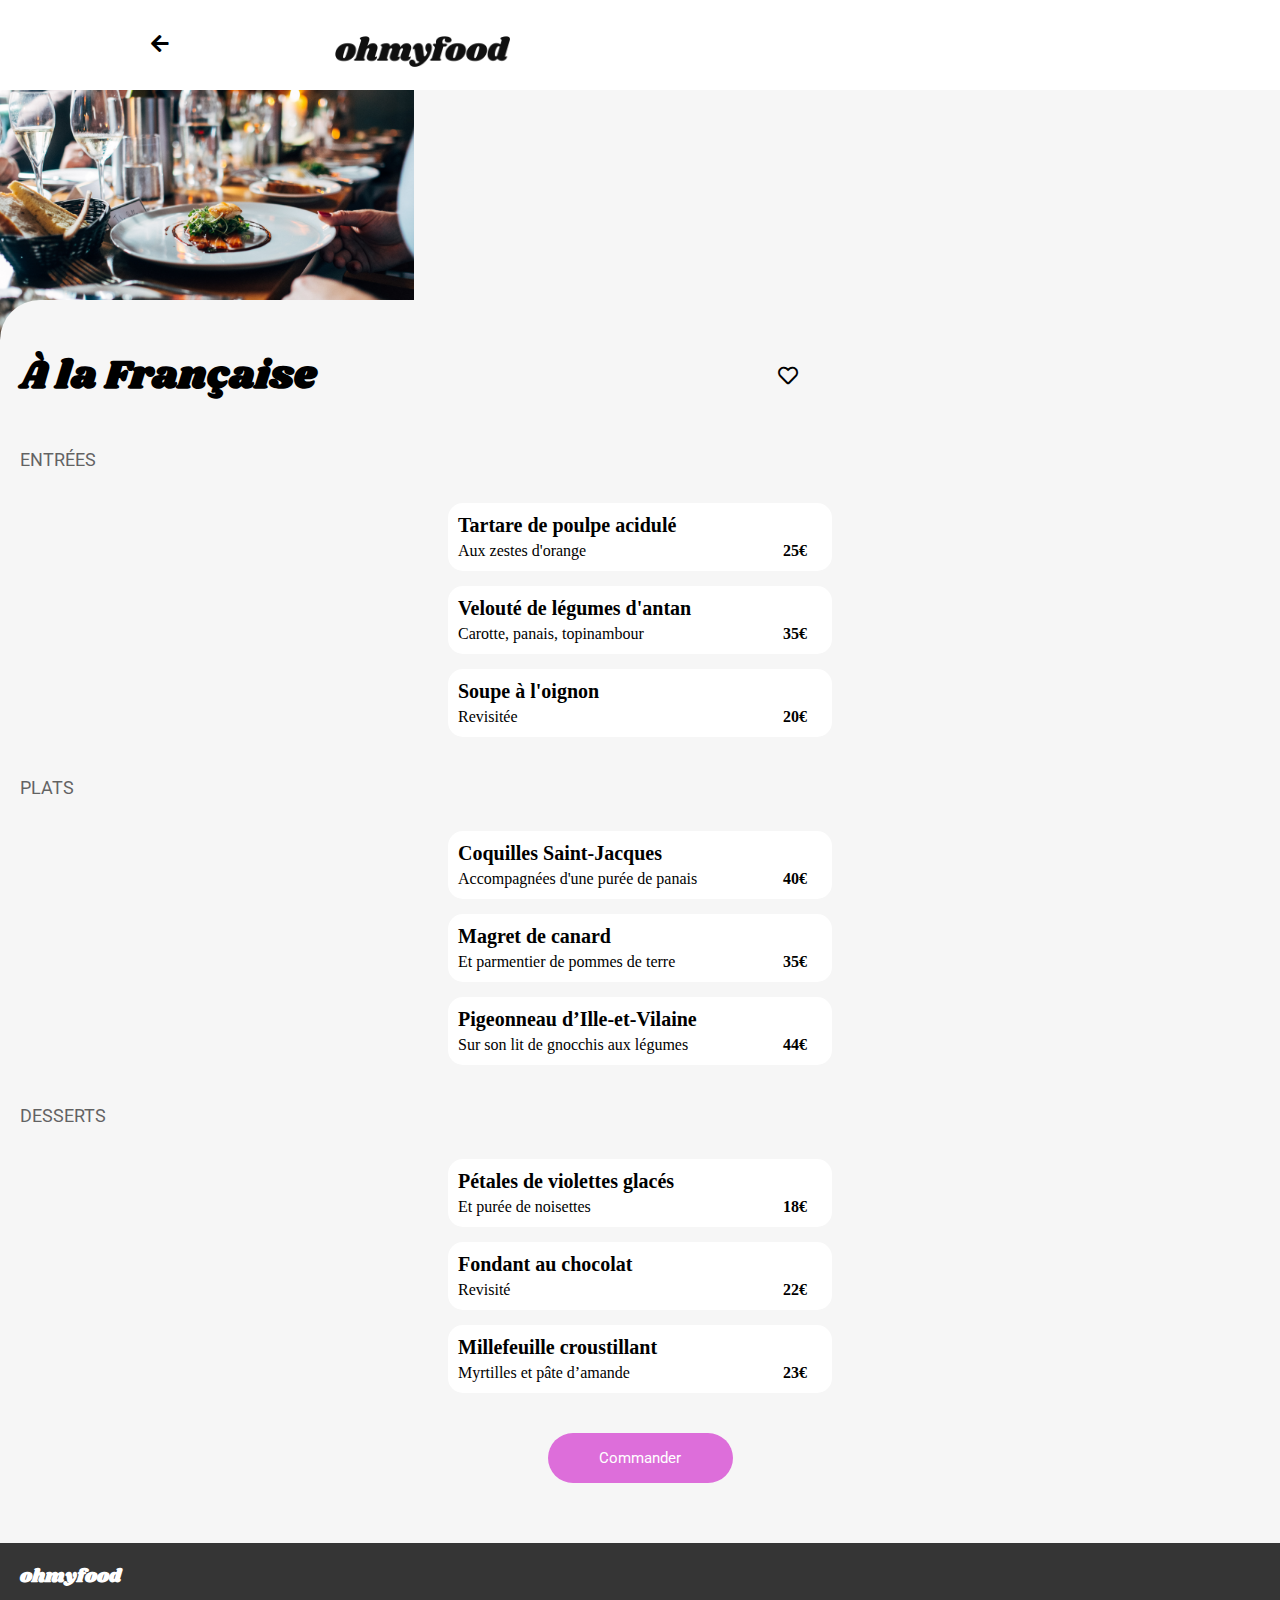
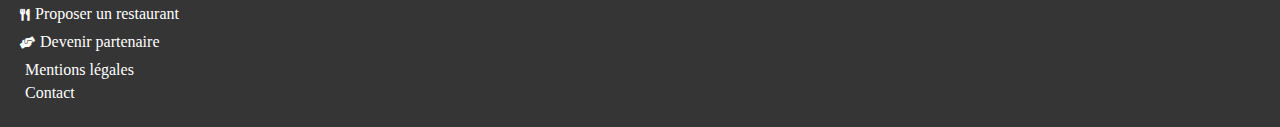
==== alafrancaise.html @ 2cfab0fd "ajout des pages menu" ====
<!DOCTYPE html>
<html lang="en">
<head>
    <meta charset="UTF-8">
    <meta http-equiv="X-UA-Compatible" content="IE=edge">
    <meta name="viewport" content="width=device-width, initial-scale=1.0">
    <link rel="stylesheet" href="https://cdn.jsdelivr.net/npm/@fortawesome/fontawesome-free@5.15.3/css/all.min.css">
    <link rel="preconnect" href="https://fonts.googleapis.com">
    <link rel="preconnect" href="https://fonts.gstatic.com" crossorigin>
    <link href="https://fonts.googleapis.com/css2?family=Shrikhand&display=swap" rel="stylesheet"> 
    <link rel="preconnect" href="https://fonts.googleapis.com">
    <link rel="preconnect" href="https://fonts.gstatic.com" crossorigin>
    <link href="https://fonts.googleapis.com/css2?family=Roboto&family=Shrikhand&display=swap" rel="stylesheet">
    <link rel="stylesheet" href="sass/francaise.css">
    <title>À la française</title>
</head>
<body>
    <header>
        <div class="head__food">
            <div class="head__icone"><a class="head__link" href="/index.html"><i class="fas fa-arrow-left"></i></div></a>
            <h1 class="header__name"><img class="header__logo" src="images/logo/ohmyfood.png"></h1>
        </div>
    </header>
    <section class="food__menu">
        <div class="pic__food"><img src="images/restaurants/jay-wennington-N_Y88TWmGwA-unsplash.jpg"></div>
        <div class="food__menu__general">
    
            <div class="food__name">
                <h1>À la Française</h1>
                <div><i class="far fa-heart"></i></div>
            </div>
            <h3 class="box__type">ENTRÉES</h3>
            <div class="box__menu">
                <div class="box__button">
                    <h4>Tartare de poulpe acidulé</h4>
                    <div class="box__price">
                    <p class="box__name__food">Aux zestes d'orange</p>
                    <p class="box__price__euros">25€</p>
                    </div>
                </div>
                <div class="box__button">
                    <h4>Velouté de légumes d'antan</h4>
                    <div class="box__price">
                    <p class="box__name__food">Carotte, panais, topinambour</p>
                    <p class="box__price__euros">35€</p>
                    </div>
                </div>
                <div class="box__button">
                    <h4>Soupe à l'oignon</h4>
                    <div class="box__price">
                    <p class="box__name__food">Revisitée</p>
                    <p class="box__price__euros">20€</p>
                    </div>
                </div>
            </div>
            <h3 class="box__type">PLATS</h3>
            <div class="box__menu">
                <div class="box__button">
                    <h4>Coquilles Saint-Jacques</h4>
                    <div class="box__price">
                    <p class="box__name__food">Accompagnées d'une purée de panais</p>
                    <p class="box__price__euros">40€</p>
                    </div>
                </div>
                <div class="box__button">
                    <h4>Magret de canard</h4>
                    <div class="box__price">
                    <p class="box__name__food">Et parmentier de pommes de terre</p>
                    <p class="box__price__euros">35€</p>
                    </div>
                </div>
                <div class="box__button">
                    <h4>Pigeonneau d’Ille-et-Vilaine</h4>
                    <div class="box__price">
                    <p class="box__name__food">Sur son lit de gnocchis aux légumes</p>
                    <p class="box__price__euros">44€</p>
                    </div>
                </div>
            </div>
            <h3 class="box__type">DESSERTS</h3>
            <div class="box__menu">
                <div class="box__button">
                    <h4>Pétales de violettes glacés</h4>
                    <div class="box__price">
                    <p class="box__name__food">Et purée de noisettes</p>
                    <p class="box__price__euros">18€</p>
                    </div>
                </div>
                <div class="box__button">
                    <h4>Fondant au chocolat</h4>
                    <div class="box__price">
                    <p class="box__name__food">Revisité</p>
                    <p class="box__price__euros">22€</p>
                    </div>
                </div>
                <div class="box__button">
                    <h4>Millefeuille croustillant</h4>
                    <div class="box__price">
                    <p class="box__name__food">Myrtilles et pâte d’amande</p>
                    <p class="box__price__euros">23€</p>
                    </div>
                </div>
            </div>
            <div class="order__box">
                <button class="order__button" type="button">Commander</button>
            </div>
        </div>
    </section>

    <footer>
        <div class="foot__contact">
            <h3 class="foot__index">ohmyfood</h3>
            <div class="foot__icone">
                <div class="foot__iconedirect"><i class="fas fa-utensils"></i></div>
                <p>Proposer un restaurant</p>
            </div>
            <div class="foot__icone">
                <div class="foot__iconedirect"><i class="fas fa-hands-helping"></i></div>
                <p>Devenir partenaire</p>
            </div>
            <p>Mentions légales</p>
            <p>Contact</p>
        </div>
    </footer>
    
</body>
</html>
---- sass/francaise.css ----
body {
  margin: 0;
}

.head__food {
  display: flex;
}
.head__food > .head__icone {
  display: flex;
  align-items: center;
  justify-content: center;
  flex: 1;
  font-size: 20px;
}

.head__link > i {
  color: black;
}

.header__name {
  flex: 3;
  margin-bottom: 0;
}
.header__name > .header__logo {
  padding: 15px;
  width: 175px;
  margin-bottom: 0;
}

.food__menu {
  background-color: #f6f6f6;
}

.pic__food > img {
  height: 250px;
  width: 414px;
  -o-object-fit: cover;
     object-fit: cover;
  display: block;
}

.food__menu__general {
  background-color: #f6f6f6;
  padding: 20px;
  border-radius: 40px 40px 0px 0px;
  position: relative;
  z-index: 1;
  bottom: 40px;
}

.food__name {
  font-family: "Shrikhand", cursive;
  font-size: 20px;
  display: flex;
}
.food__name + h1 {
  flex: 3;
}
.food__name > div {
  display: flex;
  align-items: center;
  justify-content: center;
  flex: 1;
}

.box__type {
  font-family: "Roboto", sans-serif;
  color: #000000;
  font-weight: inherit;
  font-size: 18px;
  opacity: 0.6;
}

.box__menu {
  display: flex;
  flex-direction: column;
  align-items: center;
  margin-bottom: 40px;
}

.box__button {
  background-color: #ffffff;
  width: 384px;
  height: 4.25rem;
  margin-top: 15px;
  border-radius: 15px;
  display: flex;
  flex-direction: column;
  justify-content: center;
}
.box__button > h4 {
  margin-bottom: 0;
  margin-top: 5px;
  padding-left: 10px;
  font-size: 20px;
}

.box__price {
  display: flex;
  justify-content: space-between;
}
.box__price > .box__name__food {
  color: #000000;
  padding-left: 5px;
}
.box__price > .box__price__euros {
  color: #000000;
  font-weight: bold;
  padding-right: 20px;
}

.order__box {
  text-align: center;
}
.order__box > .order__button {
  border-radius: 30px;
  height: 3.125rem;
  width: 185px;
  font-size: 15px;
  padding: 15px;
  border: none;
  background-color: #dd6eda;
  color: white;
  font-family: "Roboto", sans-serif;
}

footer {
  background-color: #353535;
}

.foot__index {
  margin-top: 0;
  font-family: "Shrikhand", cursive;
  color: #ffffff;
  margin-bottom: 10px;
}

p {
  margin: 5px;
  color: #ffffff;
}

.foot__contact {
  padding: 20px;
}
.foot__contact > .foot__icone {
  display: flex;
}
.foot__contact > div {
  display: flex;
  align-items: center;
}

.foot__iconedirect > i {
  color: #ffffff;
  font-size: 12px;
}/*# sourceMappingURL=francaise.css.map */
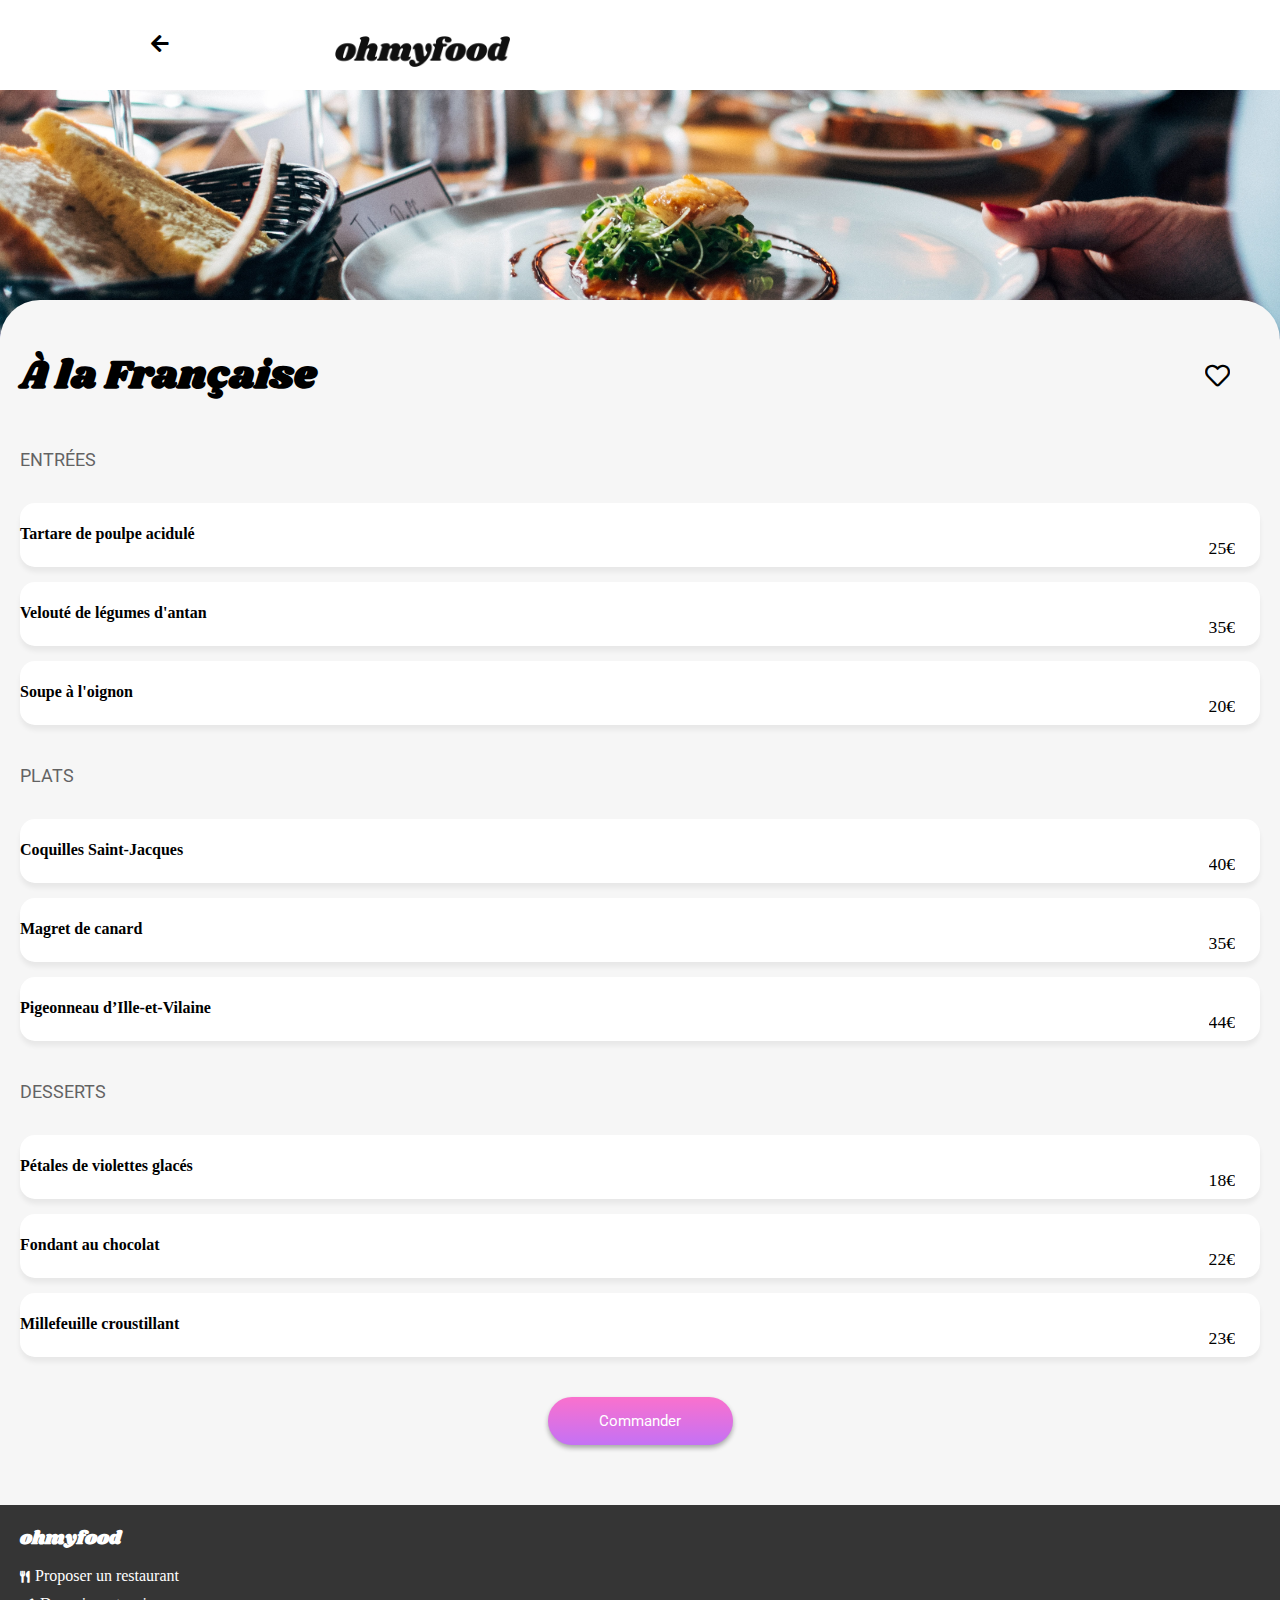
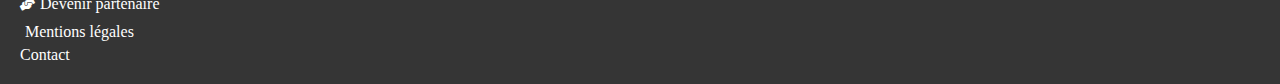
==== commit 81409064: "animations css" ====
--- a/alafrancaise.html
+++ b/alafrancaise.html
@@ -11,41 +11,52 @@
     <link rel="preconnect" href="https://fonts.googleapis.com">
     <link rel="preconnect" href="https://fonts.gstatic.com" crossorigin>
     <link href="https://fonts.googleapis.com/css2?family=Roboto&family=Shrikhand&display=swap" rel="stylesheet">
-    <link rel="stylesheet" href="sass/francaise.css">
+    <link rel="stylesheet" href="sass/menu.css">
     <title>À la française</title>
 </head>
 <body>
     <header>
         <div class="head__food">
-            <div class="head__icone"><a class="head__link" href="/index.html"><i class="fas fa-arrow-left"></i></div></a>
-            <h1 class="header__name"><img class="header__logo" src="images/logo/ohmyfood.png"></h1>
+            <div class="head__icone">
+                <a class="head__link" href="/index.html">
+                    <i class="fas fa-arrow-left"></i>
+                </a>
+            </div>
+            <h1 class="header__name">
+                <img class="header__logo" src="images/logo/ohmyfood.png">
+            </h1>
         </div>
     </header>
     <section class="food__menu">
-        <div class="pic__food"><img src="images/restaurants/jay-wennington-N_Y88TWmGwA-unsplash.jpg"></div>
+        <div class="pic__food">
+            <img src="images/restaurants/jay-wennington-N_Y88TWmGwA-unsplash.jpg">
+        </div>
         <div class="food__menu__general">
     
             <div class="food__name">
                 <h1>À la Française</h1>
-                <div><i class="far fa-heart"></i></div>
+                <div>
+                    <i class="far one fa-heart"></i>
+                    <i class="far two fa-heart"></i>
+                </div>
             </div>
             <h3 class="box__type">ENTRÉES</h3>
             <div class="box__menu">
-                <div class="box__button">
+                <div class="box__button plate__one">
                     <h4>Tartare de poulpe acidulé</h4>
                     <div class="box__price">
                     <p class="box__name__food">Aux zestes d'orange</p>
                     <p class="box__price__euros">25€</p>
                     </div>
                 </div>
-                <div class="box__button">
+                <div class="box__button plate__two">
                     <h4>Velouté de légumes d'antan</h4>
                     <div class="box__price">
                     <p class="box__name__food">Carotte, panais, topinambour</p>
                     <p class="box__price__euros">35€</p>
                     </div>
                 </div>
-                <div class="box__button">
+                <div class="box__button plate__tree">
                     <h4>Soupe à l'oignon</h4>
                     <div class="box__price">
                     <p class="box__name__food">Revisitée</p>
@@ -55,21 +66,21 @@
             </div>
             <h3 class="box__type">PLATS</h3>
             <div class="box__menu">
-                <div class="box__button">
+                <div class="box__button plate__one">
                     <h4>Coquilles Saint-Jacques</h4>
                     <div class="box__price">
                     <p class="box__name__food">Accompagnées d'une purée de panais</p>
                     <p class="box__price__euros">40€</p>
                     </div>
                 </div>
-                <div class="box__button">
+                <div class="box__button plate__two">
                     <h4>Magret de canard</h4>
                     <div class="box__price">
                     <p class="box__name__food">Et parmentier de pommes de terre</p>
                     <p class="box__price__euros">35€</p>
                     </div>
                 </div>
-                <div class="box__button">
+                <div class="box__button plate__tree">
                     <h4>Pigeonneau d’Ille-et-Vilaine</h4>
                     <div class="box__price">
                     <p class="box__name__food">Sur son lit de gnocchis aux légumes</p>
@@ -79,21 +90,21 @@
             </div>
             <h3 class="box__type">DESSERTS</h3>
             <div class="box__menu">
-                <div class="box__button">
+                <div class="box__button plate__one">
                     <h4>Pétales de violettes glacés</h4>
                     <div class="box__price">
                     <p class="box__name__food">Et purée de noisettes</p>
                     <p class="box__price__euros">18€</p>
                     </div>
                 </div>
-                <div class="box__button">
+                <div class="box__button plate__two">
                     <h4>Fondant au chocolat</h4>
                     <div class="box__price">
                     <p class="box__name__food">Revisité</p>
                     <p class="box__price__euros">22€</p>
                     </div>
                 </div>
-                <div class="box__button">
+                <div class="box__button plate__tree">
                     <h4>Millefeuille croustillant</h4>
                     <div class="box__price">
                     <p class="box__name__food">Myrtilles et pâte d’amande</p>
@@ -111,15 +122,19 @@
         <div class="foot__contact">
             <h3 class="foot__index">ohmyfood</h3>
             <div class="foot__icone">
-                <div class="foot__iconedirect"><i class="fas fa-utensils"></i></div>
+                <div class="foot__iconedirect">
+                    <i class="fas fa-utensils"></i>
+                </div>
                 <p>Proposer un restaurant</p>
             </div>
             <div class="foot__icone">
-                <div class="foot__iconedirect"><i class="fas fa-hands-helping"></i></div>
+                <div class="foot__iconedirect">
+                    <i class="fas fa-hands-helping"></i>
+                </div>
                 <p>Devenir partenaire</p>
             </div>
             <p>Mentions légales</p>
-            <p>Contact</p>
+            <a href="ohmyfood@gmail.com">Contact</a>
         </div>
     </footer>
     
--- a/sass/menu.css
+++ b/sass/menu.css
@@ -0,0 +1,404 @@
+body {
+  margin: 0;
+}
+
+.head__food {
+  display: flex;
+}
+.head__food > .head__icone {
+  display: flex;
+  align-items: center;
+  justify-content: center;
+  flex: 1;
+  font-size: 20px;
+}
+
+.head__link > i {
+  color: black;
+}
+
+.header__name {
+  flex: 3;
+  margin-bottom: 0;
+}
+.header__name > .header__logo {
+  padding: 15px;
+  width: 175px;
+  margin-bottom: 0;
+}
+
+@media (min-width: 991.99px) and (max-width: 1220px) {
+  .head__food > .head__icone {
+    flex: 0;
+    margin-left: 40px;
+  }
+
+  .header__name {
+    text-align: center;
+    margin-right: 20px;
+  }
+}
+footer {
+  background-color: #353535;
+}
+
+.foot__index {
+  margin-top: 0;
+  font-family: "Shrikhand", cursive;
+  color: #ffffff;
+  margin-bottom: 10px;
+}
+
+p {
+  margin: 5px;
+  color: #ffffff;
+}
+
+.foot__contact {
+  padding: 20px;
+}
+.foot__contact > .foot__icone {
+  display: flex;
+}
+.foot__contact > div {
+  display: flex;
+  align-items: center;
+}
+
+.foot__iconedirect > i {
+  color: #ffffff;
+  font-size: 12px;
+}
+
+a {
+  color: #ffffff;
+  text-decoration: none;
+}
+
+@media (min-width: 991.99px) and (max-width: 1220px) {
+  .foot__contact {
+    display: flex;
+    justify-content: space-between;
+    align-items: center;
+  }
+  .foot__contact > .foot__index {
+    margin: 0;
+  }
+}
+.food__menu {
+  background-color: #f6f6f6;
+}
+
+.pic__food > img {
+  height: 250px;
+  width: 100%;
+  -o-object-fit: cover;
+     object-fit: cover;
+  display: block;
+}
+
+.food__menu__general {
+  background-color: #f6f6f6;
+  padding: 20px;
+  border-radius: 40px 40px 0px 0px;
+  position: relative;
+  z-index: 1;
+  bottom: 40px;
+}
+
+.food__name {
+  font-family: "Shrikhand", cursive;
+  font-size: 20px;
+  display: flex;
+  justify-content: space-between;
+}
+.food__name > div {
+  display: flex;
+  align-items: center;
+  justify-content: center;
+  margin-right: 30px;
+  position: relative;
+}
+
+.one {
+  color: #000000;
+  font-size: 25px;
+  cursor: pointer;
+  background-color: #f6f6f6;
+  overflow: hidden;
+  opacity: 1;
+}
+.one:hover {
+  opacity: 0;
+}
+
+.two {
+  font-size: 26px;
+  right: 0.5px;
+  bottom: 13.2px;
+  font-weight: bold;
+  color: #c860eb;
+  position: absolute;
+  opacity: 0;
+  height: 50%;
+}
+.two:hover {
+  opacity: 1;
+  transition-duration: 500ms;
+  width: 100%;
+}
+
+.box__type {
+  font-family: "Roboto", sans-serif;
+  color: #000000;
+  font-weight: inherit;
+  font-size: 18px;
+  opacity: 0.6;
+}
+
+.box__menu {
+  display: flex;
+  flex-direction: column;
+  align-items: center;
+  margin-bottom: 40px;
+  position: relative;
+  z-index: 0;
+}
+
+.box__button {
+  background-color: #ffffff;
+  display: flex;
+  justify-content: space-between;
+  height: auto;
+  width: 100%;
+  margin-top: 15px;
+  border-radius: 15px;
+  display: flex;
+  position: relative;
+  box-shadow: 0 5px 5px rgba(0, 0, 0, 0.06);
+}
+.box__button:hover .box__slide {
+  width: 20%;
+  transition: width 600ms ease-in-out;
+  height: 70px;
+  border-radius: 0px 10px 10px 0px;
+}
+.box__button:hover .box__slide .check {
+  opacity: 1;
+  rotate: 360deg;
+  transition: rotate 600ms ease-in-out;
+}
+
+.box__title__food {
+  white-space: nowrap;
+  text-overflow: ellipsis;
+  overflow: hidden;
+  width: 270px;
+  margin-left: 10px;
+  margin-right: 1rem;
+}
+.box__title__food > h3 {
+  margin-top: 10px;
+  margin-bottom: 10px;
+  margin-right: 0;
+  text-overflow: ellipsis;
+  overflow: hidden;
+}
+.box__title__food > .box__name__food {
+  color: #000000;
+  margin: 0px 0px 10px 0px;
+  text-overflow: ellipsis;
+  overflow: hidden;
+}
+
+.box__slide {
+  background-color: #99e2d0;
+  width: 0px;
+  transition: width 600ms ease-in-out;
+  border-radius: 0px 10px 10px 0px;
+  display: flex;
+  align-items: center;
+  justify-content: center;
+}
+.box__slide > .check {
+  opacity: 0;
+  color: white;
+  font-size: 25px;
+}
+
+@-webkit-keyframes slide-box {
+  0% {
+    transform: translateY(5vh);
+  }
+  100% {
+    transform: translateY(0px);
+  }
+}
+
+@keyframes slide-box {
+  0% {
+    transform: translateY(5vh);
+  }
+  100% {
+    transform: translateY(0px);
+  }
+}
+.plate__one {
+  -webkit-animation: trans-box 1000ms ease-in 0ms 1, slide-box 1000ms ease-in 0ms;
+          animation: trans-box 1000ms ease-in 0ms 1, slide-box 1000ms ease-in 0ms;
+}
+
+.plate__two {
+  -webkit-animation: trans-box 2000ms ease-in 0ms 1, slide-box 2000ms ease-in 0ms;
+          animation: trans-box 2000ms ease-in 0ms 1, slide-box 2000ms ease-in 0ms;
+}
+
+.plate__tree {
+  -webkit-animation: trans-box 2500ms ease-in 0ms 1, slide-box 2500ms ease-in 0ms;
+          animation: trans-box 2500ms ease-in 0ms 1, slide-box 2500ms ease-in 0ms;
+}
+
+.plate__four {
+  -webkit-animation: trans-box 3000ms ease-in 0ms 1, slide-box 3000ms ease-in 0ms;
+          animation: trans-box 3000ms ease-in 0ms 1, slide-box 3000ms ease-in 0ms;
+}
+
+@-webkit-keyframes trans-box {
+  from {
+    opacity: 0;
+  }
+  to {
+    opacity: 1;
+  }
+}
+
+@keyframes trans-box {
+  from {
+    opacity: 0;
+  }
+  to {
+    opacity: 1;
+  }
+}
+/*.test__slide {
+    height: 100%;
+    width: 100px;
+    position: absolute;
+    border-radius: 0px 20px 20px 0px;
+    right: 0px;
+    &:hover {
+        animation: slide 500ms linear 0ms 1;
+        background-color: green;
+    }
+}*/
+@-webkit-keyframes slide {
+  0% {
+    transform: translate(90px, 0px);
+  }
+  100% {
+    transform: translate(0px, 0px);
+  }
+}
+@keyframes slide {
+  0% {
+    transform: translate(90px, 0px);
+  }
+  100% {
+    transform: translate(0px, 0px);
+  }
+}
+.box__price {
+  margin-right: 20px;
+  display: flex;
+  align-items: flex-end;
+}
+.box__price > .box__price__euros {
+  color: #000000;
+  font-size: 1.1rem !important;
+  font-weight: 100 !important;
+  margin-top: 35px;
+  margin-bottom: 0.5rem;
+  margin-left: 2rem;
+  white-space: nowrap;
+  overflow: hidden;
+  text-overflow: ellipsis;
+  width: auto;
+}
+
+.order__box {
+  text-align: center;
+}
+.order__box > .order__button {
+  border-radius: 30px;
+  width: 185px;
+  font-size: 15px;
+  padding: 15px;
+  border: none;
+  background-image: linear-gradient(to top, #c471f5 0%, #fa71cd 100%);
+  box-shadow: 0 3px 5px rgba(0, 0, 0, 0.32);
+  color: white;
+  font-family: "Roboto", sans-serif;
+  position: relative;
+  z-index: 1;
+  /*&::after {
+      content: "";
+      position: absolute;
+      border-radius: 30px;
+      box-shadow: 0 3px 5px rgba(0, 0, 0, 0.52);
+      top: 0;
+      right: 0;
+      bottom: 0;
+      left: 0;
+      background-color: lighten(#fa71cd, 5);
+      opacity: 0;
+      z-index: -1;
+      transition: opacity 250ms;
+  }*/
+}
+.order__box > .order__button:hover {
+  box-shadow: 0 3px 5px rgba(0, 0, 0, 0.52);
+  opacity: 0.8;
+}
+
+@media (min-width: 768px) and (max-width: 991.98px) {
+  .head__icone {
+    flex: 1;
+  }
+
+  .header__logo {
+    margin-left: 50px;
+  }
+
+  .header__name {
+    flex: 2;
+    text-align: inherit;
+  }
+
+  /*.food__name > h1 {
+
+  }*/
+  .box__type {
+    text-align: center;
+  }
+
+  .box__button {
+    width: 60%;
+  }
+}
+@media (min-width: 991.99px) and (max-width: 1220px) {
+  .food__name > h1 {
+    flex: 1;
+    text-align: center;
+    margin-right: 0px;
+    margin-left: 30px;
+  }
+
+  .box__type {
+    text-align: center;
+  }
+
+  .box__menu > .box__button {
+    margin-right: 20px;
+    width: 70%;
+  }
+}/*# sourceMappingURL=menu.css.map */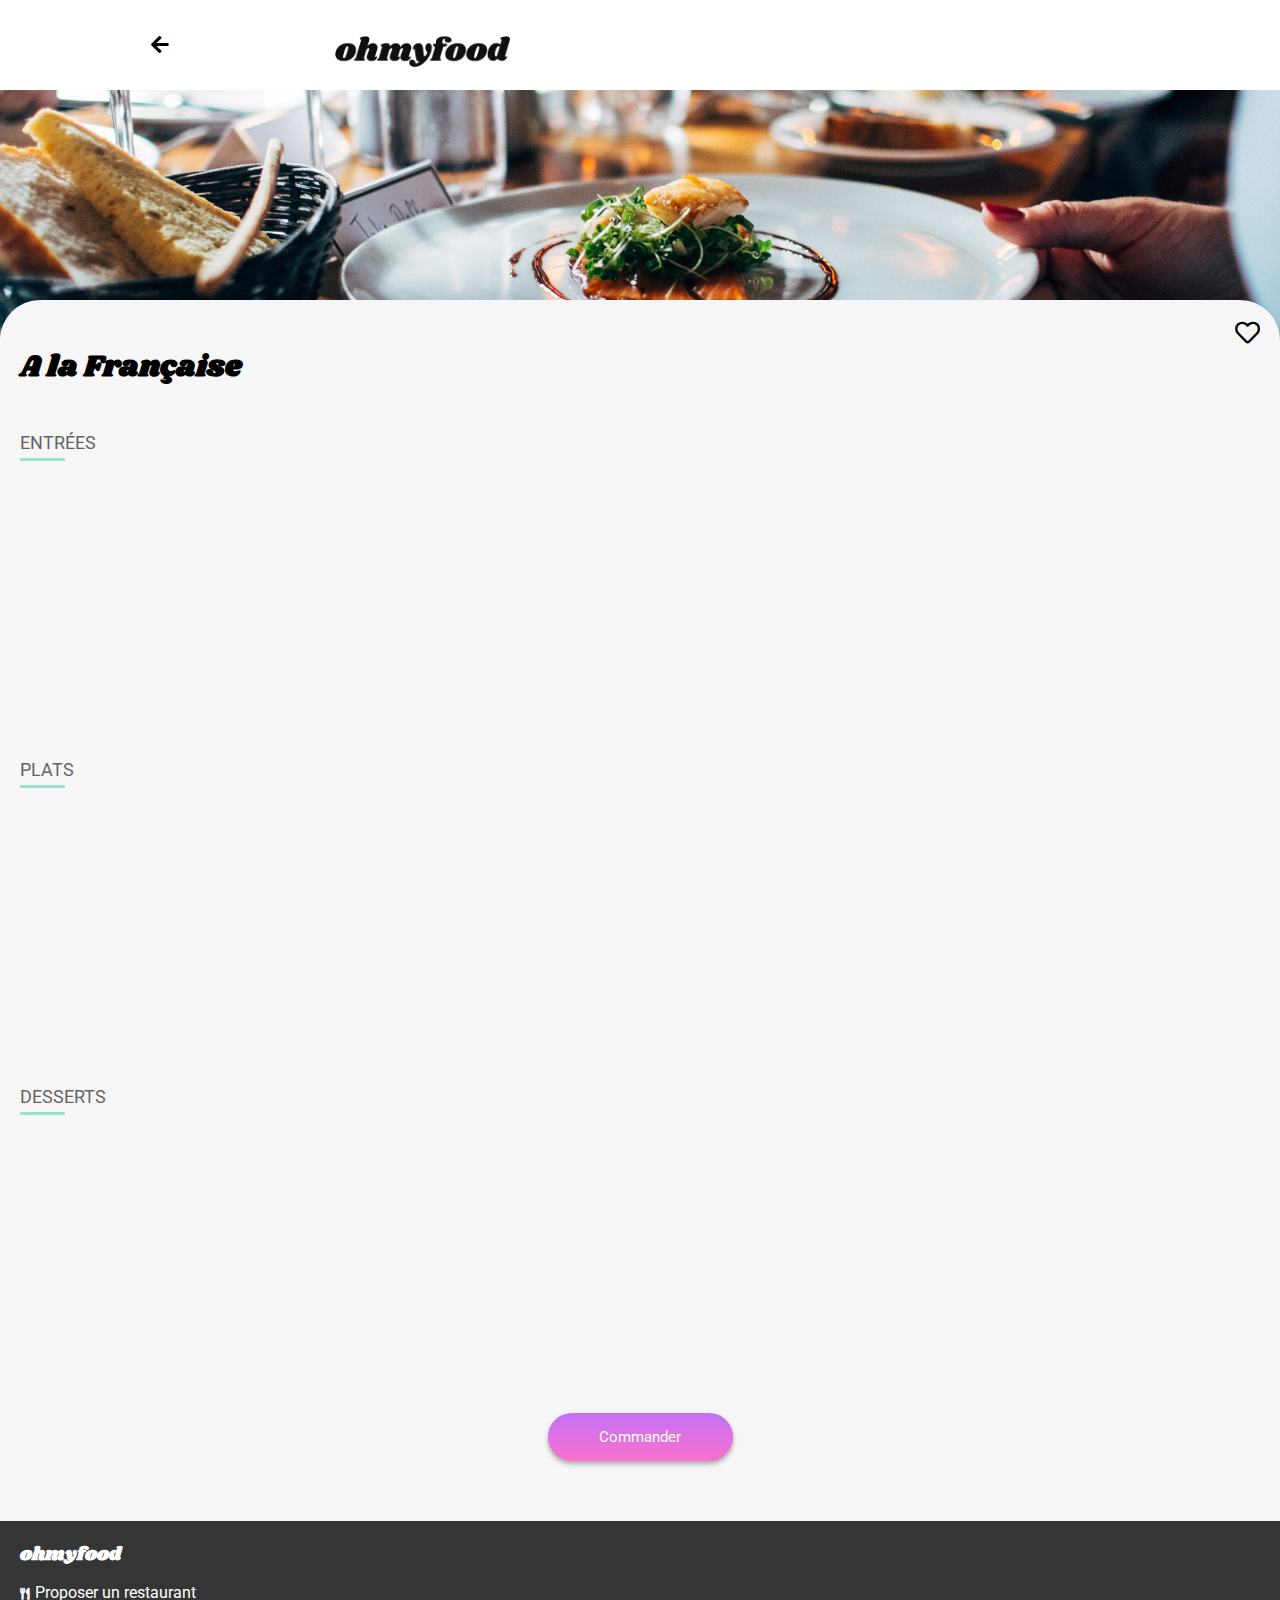
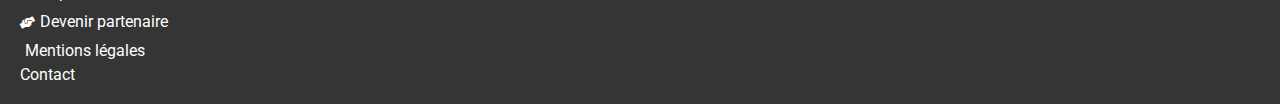
==== commit 2650d7e9: "version final avant correction" ====
--- a/alafrancaise.html
+++ b/alafrancaise.html
@@ -1,142 +1,210 @@
 <!DOCTYPE html>
 <html lang="en">
-<head>
-    <meta charset="UTF-8">
-    <meta http-equiv="X-UA-Compatible" content="IE=edge">
-    <meta name="viewport" content="width=device-width, initial-scale=1.0">
-    <link rel="stylesheet" href="https://cdn.jsdelivr.net/npm/@fortawesome/fontawesome-free@5.15.3/css/all.min.css">
-    <link rel="preconnect" href="https://fonts.googleapis.com">
-    <link rel="preconnect" href="https://fonts.gstatic.com" crossorigin>
-    <link href="https://fonts.googleapis.com/css2?family=Shrikhand&display=swap" rel="stylesheet"> 
-    <link rel="preconnect" href="https://fonts.googleapis.com">
-    <link rel="preconnect" href="https://fonts.gstatic.com" crossorigin>
-    <link href="https://fonts.googleapis.com/css2?family=Roboto&family=Shrikhand&display=swap" rel="stylesheet">
-    <link rel="stylesheet" href="sass/menu.css">
-    <title>À la française</title>
-</head>
-<body>
+  <head>
+    <meta charset="UTF-8" />
+    <meta http-equiv="X-UA-Compatible" content="IE=edge" />
+    <meta name="viewport" content="width=device-width, initial-scale=1.0" />
+    <link
+      rel="stylesheet"
+      href="https://cdn.jsdelivr.net/npm/@fortawesome/fontawesome-free@5.15.3/css/all.min.css"
+    />
+    <link rel="preconnect" href="https://fonts.googleapis.com" />
+    <link rel="preconnect" href="https://fonts.gstatic.com" crossorigin />
+    <link
+      href="https://fonts.googleapis.com/css2?family=Shrikhand&display=swap"
+      rel="stylesheet"
+    />
+    <link rel="preconnect" href="https://fonts.googleapis.com" />
+    <link rel="preconnect" href="https://fonts.gstatic.com" crossorigin />
+    <link
+      href="https://fonts.googleapis.com/css2?family=Roboto&family=Shrikhand&display=swap"
+      rel="stylesheet"
+    />
+    <link rel="stylesheet" href="sass/menu.css" />
+    <title>A la française</title>
+  </head>
+  <body>
     <header>
-        <div class="head__food">
-            <div class="head__icone">
-                <a class="head__link" href="/index.html">
-                    <i class="fas fa-arrow-left"></i>
-                </a>
-            </div>
-            <h1 class="header__name">
-                <img class="header__logo" src="images/logo/ohmyfood.png">
-            </h1>
-        </div>
+      <div class="head__food">
+        <div class="head__icone">
+          <a class="head__link" href="/index.html">
+            <i class="fas fa-arrow-left"></i>
+          </a>
+        </div>
+        <h1 class="head__name">
+          <img
+            class="head__logo"
+            src="images/logo/ohmyfood.png"
+            alt="ohmyfood"
+          />
+        </h1>
+      </div>
     </header>
     <section class="food__menu">
-        <div class="pic__food">
-            <img src="images/restaurants/jay-wennington-N_Y88TWmGwA-unsplash.jpg">
-        </div>
-        <div class="food__menu__general">
-    
-            <div class="food__name">
-                <h1>À la Française</h1>
-                <div>
-                    <i class="far one fa-heart"></i>
-                    <i class="far two fa-heart"></i>
-                </div>
-            </div>
-            <h3 class="box__type">ENTRÉES</h3>
-            <div class="box__menu">
-                <div class="box__button plate__one">
-                    <h4>Tartare de poulpe acidulé</h4>
-                    <div class="box__price">
-                    <p class="box__name__food">Aux zestes d'orange</p>
-                    <p class="box__price__euros">25€</p>
-                    </div>
-                </div>
-                <div class="box__button plate__two">
-                    <h4>Velouté de légumes d'antan</h4>
-                    <div class="box__price">
-                    <p class="box__name__food">Carotte, panais, topinambour</p>
-                    <p class="box__price__euros">35€</p>
-                    </div>
-                </div>
-                <div class="box__button plate__tree">
-                    <h4>Soupe à l'oignon</h4>
-                    <div class="box__price">
-                    <p class="box__name__food">Revisitée</p>
-                    <p class="box__price__euros">20€</p>
-                    </div>
-                </div>
-            </div>
-            <h3 class="box__type">PLATS</h3>
-            <div class="box__menu">
-                <div class="box__button plate__one">
-                    <h4>Coquilles Saint-Jacques</h4>
-                    <div class="box__price">
-                    <p class="box__name__food">Accompagnées d'une purée de panais</p>
-                    <p class="box__price__euros">40€</p>
-                    </div>
-                </div>
-                <div class="box__button plate__two">
-                    <h4>Magret de canard</h4>
-                    <div class="box__price">
-                    <p class="box__name__food">Et parmentier de pommes de terre</p>
-                    <p class="box__price__euros">35€</p>
-                    </div>
-                </div>
-                <div class="box__button plate__tree">
-                    <h4>Pigeonneau d’Ille-et-Vilaine</h4>
-                    <div class="box__price">
-                    <p class="box__name__food">Sur son lit de gnocchis aux légumes</p>
-                    <p class="box__price__euros">44€</p>
-                    </div>
-                </div>
-            </div>
-            <h3 class="box__type">DESSERTS</h3>
-            <div class="box__menu">
-                <div class="box__button plate__one">
-                    <h4>Pétales de violettes glacés</h4>
-                    <div class="box__price">
-                    <p class="box__name__food">Et purée de noisettes</p>
-                    <p class="box__price__euros">18€</p>
-                    </div>
-                </div>
-                <div class="box__button plate__two">
-                    <h4>Fondant au chocolat</h4>
-                    <div class="box__price">
-                    <p class="box__name__food">Revisité</p>
-                    <p class="box__price__euros">22€</p>
-                    </div>
-                </div>
-                <div class="box__button plate__tree">
-                    <h4>Millefeuille croustillant</h4>
-                    <div class="box__price">
-                    <p class="box__name__food">Myrtilles et pâte d’amande</p>
-                    <p class="box__price__euros">23€</p>
-                    </div>
-                </div>
-            </div>
-            <div class="order__box">
-                <button class="order__button" type="button">Commander</button>
-            </div>
-        </div>
+      <div class="pic__food">
+        <img
+          src="images/restaurants/jay-wennington-N_Y88TWmGwA-unsplash.jpg"
+          alt="restaurant, à la française"
+        />
+      </div>
+      <div class="food__menu__general">
+        <div class="food__name">
+          <h2>A la Française</h2>
+          <div>
+            <i class="far one fa-heart"></i>
+            <i class="far two fa-heart"></i>
+          </div>
+        </div>
+        <h3 class="box__type">ENTRÉES</h3>
+        <div class="contain__line">
+          <div class="line__under__boxtype"></div>
+        </div>
+        <div class="box__menu anim-diff">
+          <div class="box__button plate__one">
+            <div class="box__title__food">
+              <h3>Tartare de poulpe acidulé</h3>
+              <p class="box__name__food">Aux zestes d'orange</p>
+            </div>
+            <div class="box__price">
+              <h4 class="box__price__euros">25€</h4>
+            </div>
+            <div class="box__slide">
+              <i class="fas check fa-check-circle"></i>
+            </div>
+          </div>
+          <div class="box__button plate__two">
+            <div class="box__title__food">
+              <h3>Velouté de légumes d'antan</h3>
+              <p class="box__name__food">Carotte, panais, topinambour</p>
+            </div>
+            <div class="box__price">
+              <h4 class="box__price__euros">35€</h4>
+            </div>
+            <div class="box__slide">
+              <i class="fas check fa-check-circle"></i>
+            </div>
+          </div>
+          <div class="box__button plate__tree">
+            <div class="box__title__food">
+              <h3>Soupe à l'oignon</h3>
+              <p class="box__name__food">Revisitée</p>
+            </div>
+            <div class="box__price">
+              <h4 class="box__price__euros">20€</h4>
+            </div>
+            <div class="box__slide">
+              <i class="fas check fa-check-circle"></i>
+            </div>
+          </div>
+        </div>
+        <h3 class="box__type">PLATS</h3>
+        <div class="contain__line">
+          <div class="line__under__boxtype"></div>
+        </div>
+        <div class="box__menu anim-diff">
+          <div class="box__button plate__one">
+            <div class="box__title__food">
+              <h3>Coquilles Saint-Jacques</h3>
+              <p class="box__name__food">Accompagnées d'une purée de panais</p>
+            </div>
+            <div class="box__price">
+              <h4 class="box__price__euros">40€</h4>
+            </div>
+            <div class="box__slide">
+              <i class="fas check fa-check-circle"></i>
+            </div>
+          </div>
+          <div class="box__button plate__two">
+            <div class="box__title__food">
+              <h3>Magret de canard</h3>
+              <p class="box__name__food">Et parmentier de pommes de terre</p>
+            </div>
+            <div class="box__price">
+              <h4 class="box__price__euros">35€</h4>
+            </div>
+            <div class="box__slide">
+              <i class="fas check fa-check-circle"></i>
+            </div>
+          </div>
+          <div class="box__button plate__tree">
+            <div class="box__title__food">
+              <h3>Pigeonneau d’Ille-et-Vilaine</h3>
+              <p class="box__name__food">Sur son lit de gnocchis aux légumes</p>
+            </div>
+            <div class="box__price">
+              <h4 class="box__price__euros">44€</h4>
+            </div>
+            <div class="box__slide">
+              <i class="fas check fa-check-circle"></i>
+            </div>
+          </div>
+        </div>
+        <h3 class="box__type">DESSERTS</h3>
+        <div class="contain__line">
+          <div class="line__under__boxtype"></div>
+        </div>
+        <div class="box__menu anim-diff">
+          <div class="box__button plate__one">
+            <div class="box__title__food">
+              <h3>Pétales de violettes glacés</h3>
+              <p class="box__name__food">Et purée de noisettes</p>
+            </div>
+            <div class="box__price">
+              <h4 class="box__price__euros">18€</h4>
+            </div>
+            <div class="box__slide">
+              <i class="fas check fa-check-circle"></i>
+            </div>
+          </div>
+          <div class="box__button plate__two">
+            <div class="box__title__food">
+              <h3>Fondant au chocolat</h3>
+              <p class="box__name__food">Revisité</p>
+            </div>
+            <div class="box__price">
+              <h4 class="box__price__euros">22€</h4>
+            </div>
+            <div class="box__slide">
+              <i class="fas check fa-check-circle"></i>
+            </div>
+          </div>
+          <div class="box__button plate__tree">
+            <div class="box__title__food">
+              <h3>Millefeuille croustillant</h3>
+              <p class="box__name__food">Myrtilles et pâte d’amande</p>
+            </div>
+            <div class="box__price">
+              <h4 class="box__price__euros">23€</h4>
+            </div>
+            <div class="box__slide">
+              <i class="fas check fa-check-circle"></i>
+            </div>
+          </div>
+        </div>
+        <div class="order__box">
+          <button class="order__button" type="button">Commander</button>
+        </div>
+      </div>
     </section>
 
     <footer>
-        <div class="foot__contact">
-            <h3 class="foot__index">ohmyfood</h3>
-            <div class="foot__icone">
-                <div class="foot__iconedirect">
-                    <i class="fas fa-utensils"></i>
-                </div>
-                <p>Proposer un restaurant</p>
-            </div>
-            <div class="foot__icone">
-                <div class="foot__iconedirect">
-                    <i class="fas fa-hands-helping"></i>
-                </div>
-                <p>Devenir partenaire</p>
-            </div>
-            <p>Mentions légales</p>
-            <a href="ohmyfood@gmail.com">Contact</a>
-        </div>
+      <div class="foot__contact">
+        <h3 class="foot__index">ohmyfood</h3>
+        <div class="foot__icone">
+          <div class="foot__iconedirect">
+            <i class="fas fa-utensils"></i>
+          </div>
+          <p>Proposer un restaurant</p>
+        </div>
+        <div class="foot__icone">
+          <div class="foot__iconedirect">
+            <i class="fas fa-hands-helping"></i>
+          </div>
+          <p>Devenir partenaire</p>
+        </div>
+        <p>Mentions légales</p>
+        <a href="mailto:ohmyfood@gmail.com">Contact</a>
+      </div>
     </footer>
-    
-</body>
-</html>+  </body>
+</html>
--- a/sass/menu.css
+++ b/sass/menu.css
@@ -1,7 +1,13 @@
 body {
-  margin: 0;
-}
-
+  font-family: "Roboto", sans-serif;
+  margin: 0 auto;
+}
+
+@media (min-width: 1300px) {
+  body {
+    width: 1220px;
+  }
+}
 .head__food {
   display: flex;
 }
@@ -17,11 +23,11 @@
   color: black;
 }
 
-.header__name {
+.head__name {
   flex: 3;
   margin-bottom: 0;
 }
-.header__name > .header__logo {
+.head__name > .head__logo {
   padding: 15px;
   width: 175px;
   margin-bottom: 0;
@@ -33,7 +39,7 @@
     margin-left: 40px;
   }
 
-  .header__name {
+  .head__name {
     text-align: center;
     margin-right: 20px;
   }
@@ -92,8 +98,7 @@
 .pic__food > img {
   height: 250px;
   width: 100%;
-  -o-object-fit: cover;
-     object-fit: cover;
+  object-fit: cover;
   display: block;
 }
 
@@ -112,15 +117,11 @@
   display: flex;
   justify-content: space-between;
 }
-.food__name > div {
-  display: flex;
-  align-items: center;
-  justify-content: center;
-  margin-right: 30px;
-  position: relative;
-}
-
-.one {
+
+div {
+  position: relative;
+}
+div > .one {
   color: #000000;
   font-size: 25px;
   cursor: pointer;
@@ -128,21 +129,19 @@
   overflow: hidden;
   opacity: 1;
 }
-.one:hover {
+div > .one:hover {
   opacity: 0;
 }
-
-.two {
-  font-size: 26px;
-  right: 0.5px;
-  bottom: 13.2px;
+div > .two {
+  font-size: 26.5px;
+  right: 0.4px;
   font-weight: bold;
   color: #c860eb;
   position: absolute;
   opacity: 0;
   height: 50%;
 }
-.two:hover {
+div > .two:hover {
   opacity: 1;
   transition-duration: 500ms;
   width: 100%;
@@ -154,8 +153,26 @@
   font-weight: inherit;
   font-size: 18px;
   opacity: 0.6;
-}
-
+  margin-bottom: 5px;
+}
+.box__type + .contain__line {
+  height: 3px;
+}
+.box__type + .contain__line > .line__under__boxtype {
+  height: 3px;
+  background-color: #99e2d0;
+  width: 45px;
+  animation: shake-line 100ms cubic-bezier(0.4, 0.1, 0.6, 0.9) 4;
+}
+
+@keyframes shake-line {
+  0% {
+    transform: translateX(3%);
+  }
+  100% {
+    transform: translateX(-9%);
+  }
+}
 .box__menu {
   display: flex;
   flex-direction: column;
@@ -173,22 +190,28 @@
   width: 100%;
   margin-top: 15px;
   border-radius: 15px;
-  display: flex;
   position: relative;
   box-shadow: 0 5px 5px rgba(0, 0, 0, 0.06);
 }
 .box__button:hover .box__slide {
   width: 20%;
   transition: width 600ms ease-in-out;
-  height: 70px;
+  height: 72px;
   border-radius: 0px 10px 10px 0px;
 }
 .box__button:hover .box__slide .check {
   opacity: 1;
-  rotate: 360deg;
-  transition: rotate 600ms ease-in-out;
-}
-
+  animation: spin-check 200ms linear 200ms 1 forwards;
+}
+
+@keyframes spin-check {
+  from {
+    transform: rotate(0deg);
+  }
+  to {
+    transform: rotate(360deg);
+  }
+}
 .box__title__food {
   white-space: nowrap;
   text-overflow: ellipsis;
@@ -221,20 +244,12 @@
   justify-content: center;
 }
 .box__slide > .check {
+  transition: opacity 0.5s;
   opacity: 0;
   color: white;
   font-size: 25px;
 }
 
-@-webkit-keyframes slide-box {
-  0% {
-    transform: translateY(5vh);
-  }
-  100% {
-    transform: translateY(0px);
-  }
-}
-
 @keyframes slide-box {
   0% {
     transform: translateY(5vh);
@@ -243,33 +258,20 @@
     transform: translateY(0px);
   }
 }
-.plate__one {
-  -webkit-animation: trans-box 1000ms ease-in 0ms 1, slide-box 1000ms ease-in 0ms;
-          animation: trans-box 1000ms ease-in 0ms 1, slide-box 1000ms ease-in 0ms;
-}
-
-.plate__two {
-  -webkit-animation: trans-box 2000ms ease-in 0ms 1, slide-box 2000ms ease-in 0ms;
-          animation: trans-box 2000ms ease-in 0ms 1, slide-box 2000ms ease-in 0ms;
-}
-
-.plate__tree {
-  -webkit-animation: trans-box 2500ms ease-in 0ms 1, slide-box 2500ms ease-in 0ms;
-          animation: trans-box 2500ms ease-in 0ms 1, slide-box 2500ms ease-in 0ms;
-}
-
-.plate__four {
-  -webkit-animation: trans-box 3000ms ease-in 0ms 1, slide-box 3000ms ease-in 0ms;
-          animation: trans-box 3000ms ease-in 0ms 1, slide-box 3000ms ease-in 0ms;
-}
-
-@-webkit-keyframes trans-box {
-  from {
-    opacity: 0;
-  }
-  to {
-    opacity: 1;
-  }
+.anim-diff > * {
+  opacity: 0;
+}
+.anim-diff > :nth-child(1) {
+  animation: trans-box 0.3s ease-out 0.15s forwards, slide-box 0.3s ease-out 0.15s forwards;
+}
+.anim-diff > :nth-child(2) {
+  animation: trans-box 0.3s ease-out 0.3s forwards, slide-box 0.6s ease-out 0.3s forwards;
+}
+.anim-diff > :nth-child(3) {
+  animation: trans-box 0.3s ease-out 0.45s forwards, slide-box 0.9s ease-out 0.45s forwards;
+}
+.anim-diff > :nth-child(4) {
+  animation: trans-box 0.3s ease-out 0.6s forwards, slide-box 1.2s ease-out 0.6s forwards;
 }
 
 @keyframes trans-box {
@@ -278,25 +280,6 @@
   }
   to {
     opacity: 1;
-  }
-}
-/*.test__slide {
-    height: 100%;
-    width: 100px;
-    position: absolute;
-    border-radius: 0px 20px 20px 0px;
-    right: 0px;
-    &:hover {
-        animation: slide 500ms linear 0ms 1;
-        background-color: green;
-    }
-}*/
-@-webkit-keyframes slide {
-  0% {
-    transform: translate(90px, 0px);
-  }
-  100% {
-    transform: translate(0px, 0px);
   }
 }
 @keyframes slide {
@@ -334,26 +317,26 @@
   font-size: 15px;
   padding: 15px;
   border: none;
-  background-image: linear-gradient(to top, #c471f5 0%, #fa71cd 100%);
+  background-image: linear-gradient(#c471f5, #fa71cd);
   box-shadow: 0 3px 5px rgba(0, 0, 0, 0.32);
   color: white;
   font-family: "Roboto", sans-serif;
   position: relative;
   z-index: 1;
   /*&::after {
-      content: "";
-      position: absolute;
-      border-radius: 30px;
-      box-shadow: 0 3px 5px rgba(0, 0, 0, 0.52);
-      top: 0;
-      right: 0;
-      bottom: 0;
-      left: 0;
-      background-color: lighten(#fa71cd, 5);
-      opacity: 0;
-      z-index: -1;
-      transition: opacity 250ms;
-  }*/
+          content: "";
+          position: absolute;
+          border-radius: 30px;
+          box-shadow: 0 3px 5px rgba(0, 0, 0, 0.52);
+          top: 0;
+          right: 0;
+          bottom: 0;
+          left: 0;
+          background-color: lighten(#fa71cd, 5);
+          opacity: 0;
+          z-index: -1;
+          transition: opacity 250ms;
+      }*/
 }
 .order__box > .order__button:hover {
   box-shadow: 0 3px 5px rgba(0, 0, 0, 0.52);
@@ -365,18 +348,20 @@
     flex: 1;
   }
 
-  .header__logo {
+  .head__logo {
     margin-left: 50px;
   }
 
-  .header__name {
+  .head__name {
     flex: 2;
     text-align: inherit;
   }
 
-  /*.food__name > h1 {
-
-  }*/
+  .contain__line {
+    display: flex;
+    justify-content: center;
+  }
+
   .box__type {
     text-align: center;
   }
@@ -386,7 +371,7 @@
   }
 }
 @media (min-width: 991.99px) and (max-width: 1220px) {
-  .food__name > h1 {
+  .food__name > h2 {
     flex: 1;
     text-align: center;
     margin-right: 0px;
@@ -397,6 +382,11 @@
     text-align: center;
   }
 
+  .contain__line {
+    display: flex;
+    justify-content: center;
+  }
+
   .box__menu > .box__button {
     margin-right: 20px;
     width: 70%;
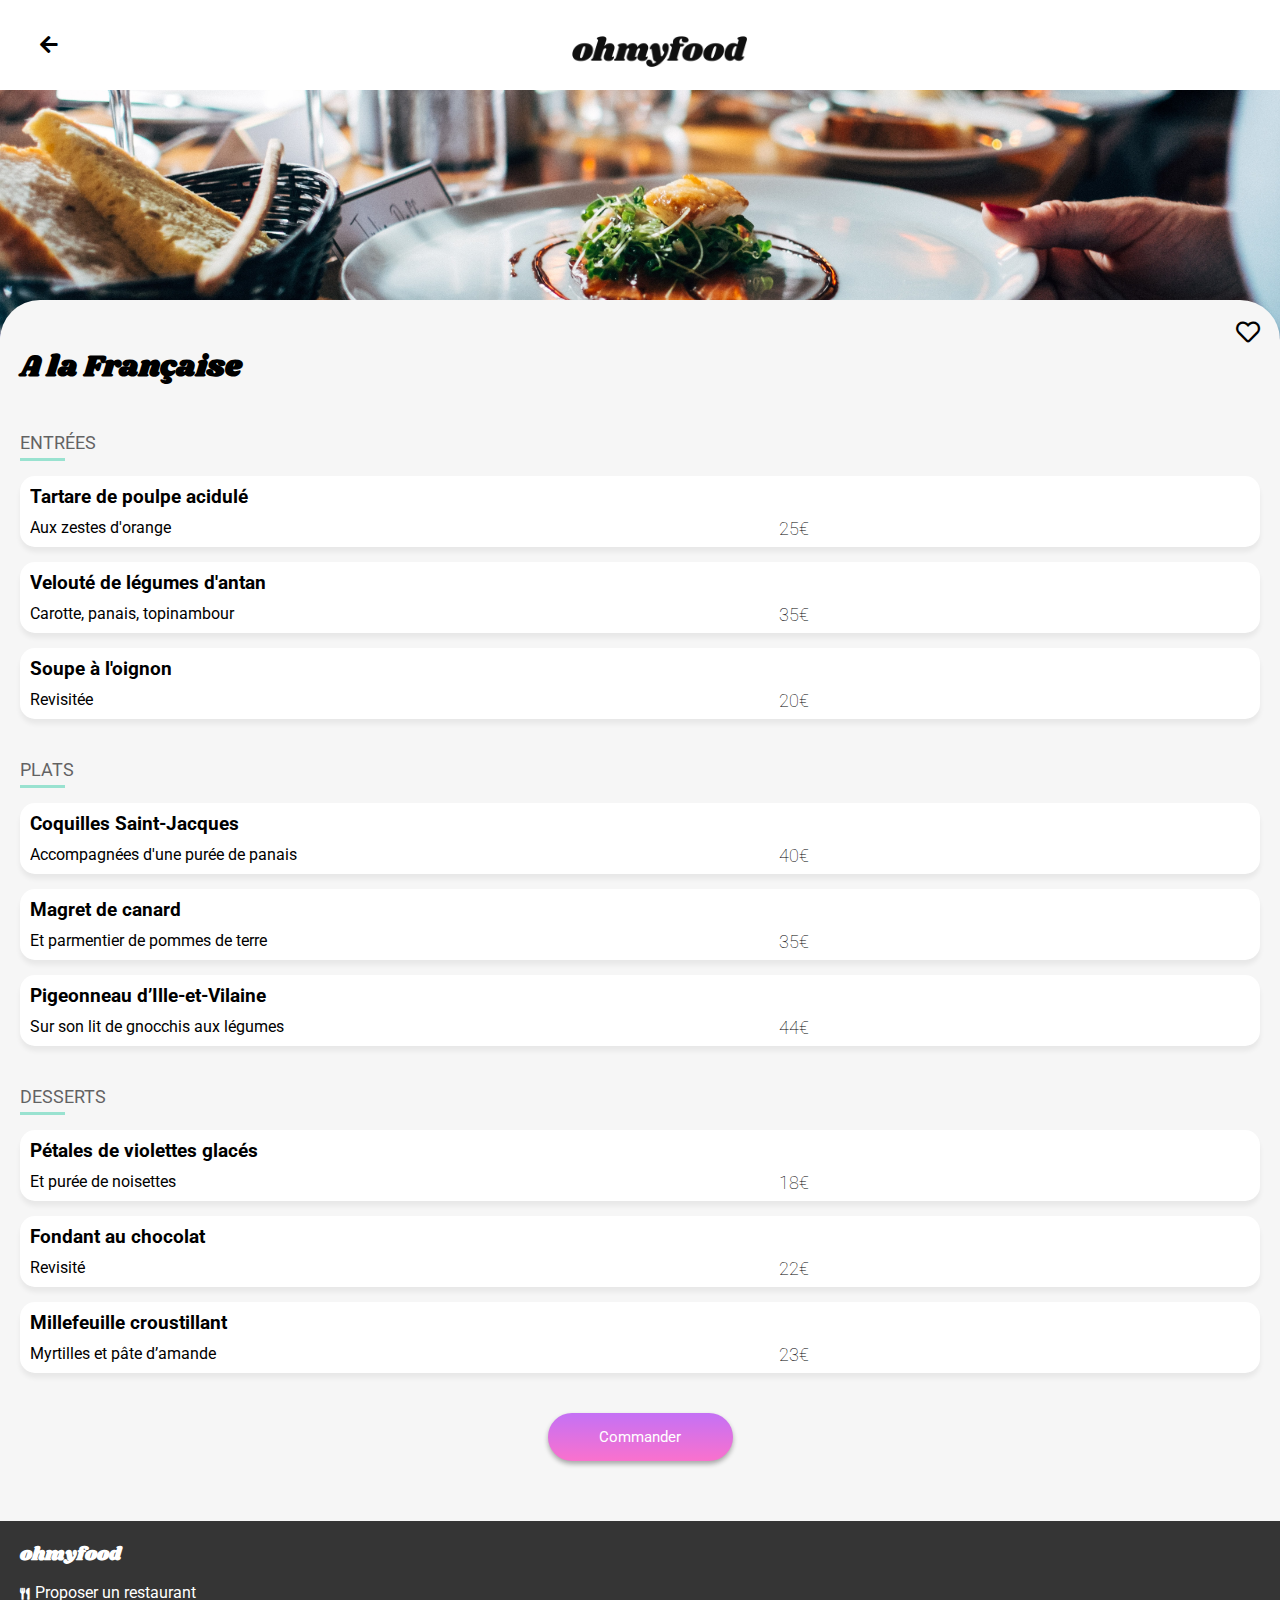
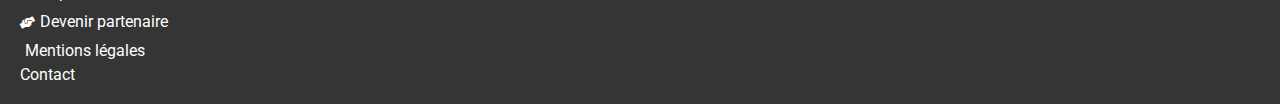
==== commit 4e65a791: "correction effectué" ====
--- a/alafrancaise.html
+++ b/alafrancaise.html
@@ -27,7 +27,7 @@
     <header>
       <div class="head__food">
         <div class="head__icone">
-          <a class="head__link" href="/index.html">
+          <a class="head__link" href="index.html">
             <i class="fas fa-arrow-left"></i>
           </a>
         </div>
@@ -55,6 +55,7 @@
             <i class="far two fa-heart"></i>
           </div>
         </div>
+      <article>
         <h3 class="box__type">ENTRÉES</h3>
         <div class="contain__line">
           <div class="line__under__boxtype"></div>
@@ -97,6 +98,8 @@
             </div>
           </div>
         </div>
+      </article>
+      <article>
         <h3 class="box__type">PLATS</h3>
         <div class="contain__line">
           <div class="line__under__boxtype"></div>
@@ -139,6 +142,8 @@
             </div>
           </div>
         </div>
+      </article>
+      <article>
         <h3 class="box__type">DESSERTS</h3>
         <div class="contain__line">
           <div class="line__under__boxtype"></div>
@@ -181,6 +186,7 @@
             </div>
           </div>
         </div>
+      </article>
         <div class="order__box">
           <button class="order__button" type="button">Commander</button>
         </div>
--- a/sass/menu.css
+++ b/sass/menu.css
@@ -1,3 +1,4 @@
+@charset "UTF-8";
 body {
   font-family: "Roboto", sans-serif;
   margin: 0 auto;
@@ -33,7 +34,7 @@
   margin-bottom: 0;
 }
 
-@media (min-width: 991.99px) and (max-width: 1220px) {
+@media (min-width: 991.99px) and (max-width: 2200px) {
   .head__food > .head__icone {
     flex: 0;
     margin-left: 40px;
@@ -103,6 +104,7 @@
 }
 
 .food__menu__general {
+  /* ensemble conprenant les menus et intitulés entrées, plats, desserts.*/
   background-color: #f6f6f6;
   padding: 20px;
   border-radius: 40px 40px 0px 0px;
@@ -112,6 +114,7 @@
 }
 
 .food__name {
+  /*nom du restaurant*/
   font-family: "Shrikhand", cursive;
   font-size: 20px;
   display: flex;
@@ -119,27 +122,28 @@
 }
 
 div {
+  /* div contenant les coeurs animés, ainsi que ces derniers */
   position: relative;
 }
 div > .one {
   color: #000000;
-  font-size: 25px;
+  font-size: 24px;
   cursor: pointer;
   background-color: #f6f6f6;
-  overflow: hidden;
   opacity: 1;
 }
 div > .one:hover {
   opacity: 0;
 }
 div > .two {
-  font-size: 26.5px;
-  right: 0.4px;
+  font-size: 24px;
+  right: 0px;
   font-weight: bold;
-  color: #c860eb;
   position: absolute;
   opacity: 0;
-  height: 50%;
+  background-image: linear-gradient(#c471f5, #fa71cd);
+  background-clip: text;
+  color: transparent;
 }
 div > .two:hover {
   opacity: 1;
@@ -148,6 +152,7 @@
 }
 
 .box__type {
+  /*types de plats et barre verte décorative du dessous*/
   font-family: "Roboto", sans-serif;
   color: #000000;
   font-weight: inherit;
@@ -162,18 +167,19 @@
   height: 3px;
   background-color: #99e2d0;
   width: 45px;
-  animation: shake-line 100ms cubic-bezier(0.4, 0.1, 0.6, 0.9) 4;
+  animation: shake-line 150ms linear 3;
 }
 
 @keyframes shake-line {
   0% {
-    transform: translateX(3%);
+    transform: translateX(4%);
   }
   100% {
-    transform: translateX(-9%);
+    transform: translateX(-12%);
   }
 }
 .box__menu {
+  /* boites contenant chacunes les plats */
   display: flex;
   flex-direction: column;
   align-items: center;
@@ -213,6 +219,7 @@
   }
 }
 .box__title__food {
+  /* noms et descriptifs des plats*/
   white-space: nowrap;
   text-overflow: ellipsis;
   overflow: hidden;
@@ -235,9 +242,10 @@
 }
 
 .box__slide {
+  /*slide verte de validation*/
   background-color: #99e2d0;
   width: 0px;
-  transition: width 600ms ease-in-out;
+  /*transition: width 600ms ease-in-out;*/
   border-radius: 0px 10px 10px 0px;
   display: flex;
   align-items: center;
@@ -258,20 +266,20 @@
     transform: translateY(0px);
   }
 }
-.anim-diff > * {
-  opacity: 0;
-}
-.anim-diff > :nth-child(1) {
-  animation: trans-box 0.3s ease-out 0.15s forwards, slide-box 0.3s ease-out 0.15s forwards;
-}
-.anim-diff > :nth-child(2) {
-  animation: trans-box 0.3s ease-out 0.3s forwards, slide-box 0.6s ease-out 0.3s forwards;
-}
-.anim-diff > :nth-child(3) {
-  animation: trans-box 0.3s ease-out 0.45s forwards, slide-box 0.9s ease-out 0.45s forwards;
-}
-.anim-diff > :nth-child(4) {
-  animation: trans-box 0.3s ease-out 0.6s forwards, slide-box 1.2s ease-out 0.6s forwards;
+.plate__one {
+  animation: trans-box 600ms ease-in 0ms 1, slide-box 600ms ease-in 0ms;
+}
+
+.plate__two {
+  animation: trans-box 1200ms ease-in 0ms 1, slide-box 1200ms ease-in 0ms;
+}
+
+.plate__tree {
+  animation: trans-box 1800ms ease-in 0ms 1, slide-box 1800ms ease-in 0ms;
+}
+
+.plate__four {
+  animation: trans-box 2200ms ease-in 0ms 1, slide-box 2200ms ease-in 0ms;
 }
 
 @keyframes trans-box {
@@ -291,6 +299,7 @@
   }
 }
 .box__price {
+  /*boite prix des plats*/
   margin-right: 20px;
   display: flex;
   align-items: flex-end;
@@ -309,6 +318,7 @@
 }
 
 .order__box {
+  /*bouton commander en bas de page*/
   text-align: center;
 }
 .order__box > .order__button {
